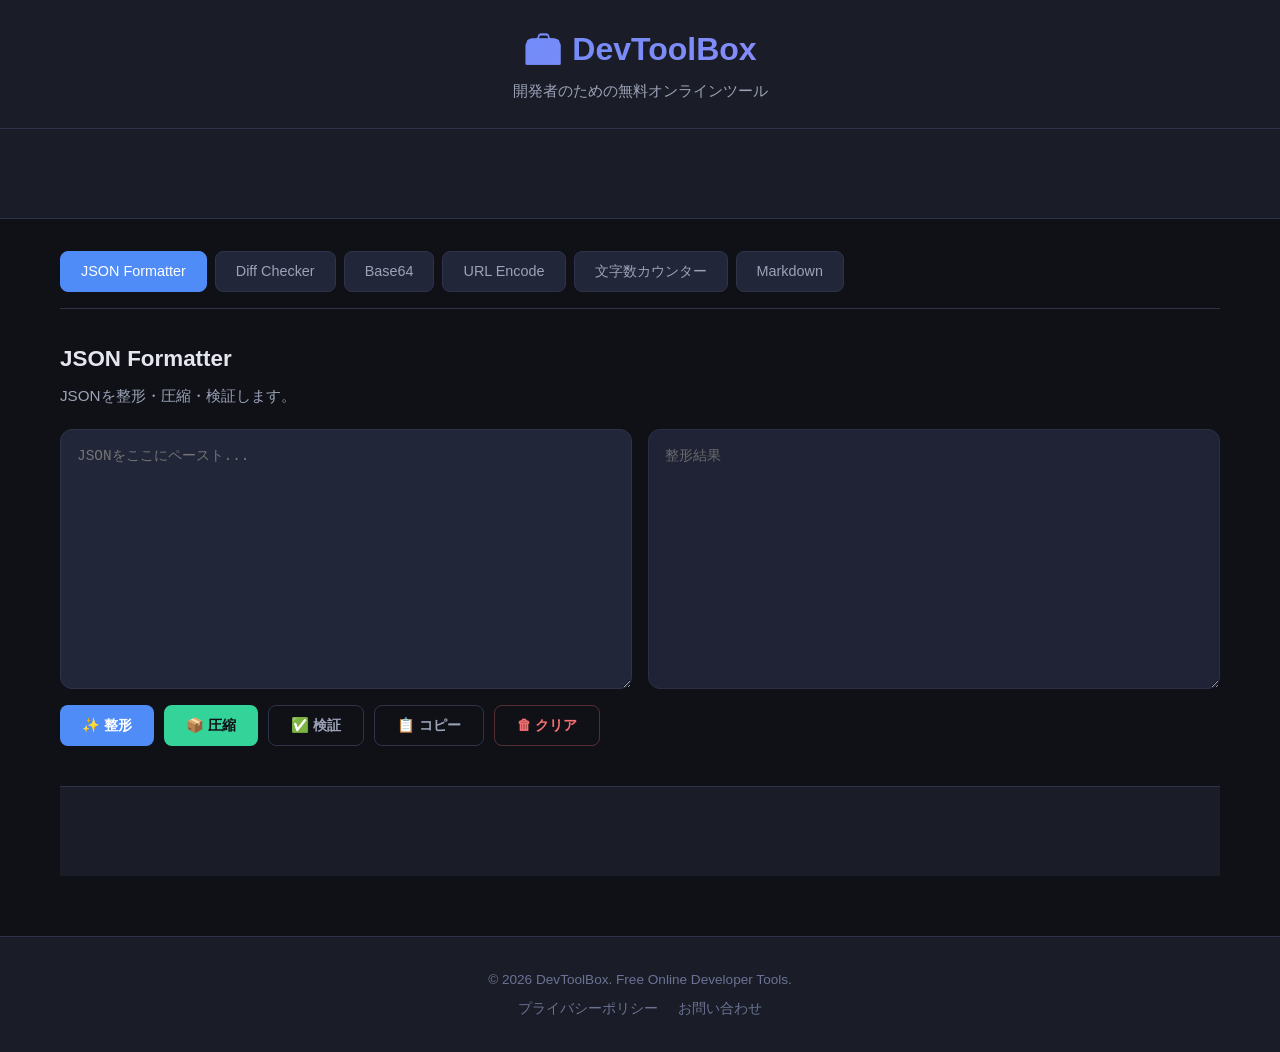
==== index.html @ a4f5bbdd "Initial commit: DevToolBox - 6 developer tools" ====
<!DOCTYPE html>
<html lang="ja">
<head>
    <meta charset="UTF-8">
    <meta name="viewport" content="width=device-width, initial-scale=1.0">
    <title>DevToolBox - 開発者向け無料オンラインツール</title>
    <meta name="description" content="JSONフォーマッター、Diffチェッカー、Base64変換、URLエンコード、文字数カウンター、Markdownプレビューアー。開発者のための無料オンラインツール集。">
    <meta name="keywords" content="JSONフォーマッター, diffチェッカー, Base64エンコード, URLエンコード, 文字数カウンター, Markdownプレビュー, 開発ツール">
    <!-- Open Graph -->
    <meta property="og:title" content="DevToolBox - 開発者向け無料オンラインツール">
    <meta property="og:description" content="開発者のための6つの無料オンラインツール。JSON整形、差分チェック、Base64変換など。">
    <meta property="og:type" content="website">
    <meta name="twitter:card" content="summary_large_image">
    <!-- Google AdSense -->
    <script async src="https://pagead2.googlesyndication.com/pagead/js/adsbygoogle.js?client=ca-pub-xxxxxxxxxxxxxxxx" crossorigin="anonymous"></script>
    <link rel="stylesheet" href="css/style.css">
    <link rel="icon" href="data:image/svg+xml,<svg xmlns=%22http://www.w3.org/2000/svg%22 viewBox=%220 0 100 100%22><text y=%22.9em%22 font-size=%2290%22>🧰</text></svg>">
</head>
<body>
    <header class="header">
        <div class="container">
            <div class="header-inner">
                <h1 class="logo">🧰 DevToolBox</h1>
                <p class="subtitle">開発者のための無料オンラインツール</p>
            </div>
        </div>
    </header>

    <!-- 広告スロット -->
    <div class="ad-banner">
        <div class="container">
            <ins class="adsbygoogle"
                 style="display:block"
                 data-ad-client="ca-pub-xxxxxxxxxxxxxxxx"
                 data-ad-slot="1234567890"
                 data-ad-format="auto"
                 data-full-width-responsive="true"></ins>
            <script>(adsbygoogle = window.adsbygoogle || []).push({});</script>
        </div>
    </div>

    <main class="main">
        <div class="container">
            <!-- ツールナビゲーション -->
            <nav class="tool-nav" id="toolNav">
                <button class="tool-nav-btn active" data-tool="json">JSON Formatter</button>
                <button class="tool-nav-btn" data-tool="diff">Diff Checker</button>
                <button class="tool-nav-btn" data-tool="base64">Base64</button>
                <button class="tool-nav-btn" data-tool="url">URL Encode</button>
                <button class="tool-nav-btn" data-tool="counter">文字数カウンター</button>
                <button class="tool-nav-btn" data-tool="markdown">Markdown</button>
            </nav>

            <!-- JSON Formatter -->
            <section class="tool-panel active" id="panel-json">
                <h2>JSON Formatter</h2>
                <p class="tool-desc">JSONを整形・圧縮・検証します。</p>
                <div class="tool-layout">
                    <div class="tool-input-area">
                        <textarea id="jsonInput" class="tool-textarea" placeholder="JSONをここにペースト..." spellcheck="false"></textarea>
                    </div>
                    <div class="tool-output-area">
                        <textarea id="jsonOutput" class="tool-textarea" placeholder="整形結果" readonly spellcheck="false"></textarea>
                    </div>
                </div>
                <div class="tool-actions">
                    <button class="btn btn-primary" onclick="formatJSON()">✨ 整形</button>
                    <button class="btn btn-secondary" onclick="minifyJSON()">📦 圧縮</button>
                    <button class="btn btn-outline" onclick="validateJSON()">✅ 検証</button>
                    <button class="btn btn-outline" onclick="copyResult('jsonOutput')">📋 コピー</button>
                    <button class="btn btn-danger" onclick="clearTool('jsonInput','jsonOutput')">🗑 クリア</button>
                </div>
                <div id="jsonMessage" class="tool-message"></div>
            </section>

            <!-- Diff Checker -->
            <section class="tool-panel" id="panel-diff">
                <h2>Diff Checker</h2>
                <p class="tool-desc">2つのテキストの差分をチェックします。</p>
                <div class="tool-layout two-col">
                    <div class="tool-input-area">
                        <label class="input-label">テキストA（オリジナル）</label>
                        <textarea id="diffInputA" class="tool-textarea" placeholder="元のテキスト..." spellcheck="false"></textarea>
                    </div>
                    <div class="tool-input-area">
                        <label class="input-label">テキストB（変更後）</label>
                        <textarea id="diffInputB" class="tool-textarea" placeholder="変更後のテキスト..." spellcheck="false"></textarea>
                    </div>
                </div>
                <div class="tool-actions">
                    <button class="btn btn-primary" onclick="runDiff()">🔍 差分を表示</button>
                    <button class="btn btn-outline" onclick="swapDiff()">🔄 入れ替え</button>
                    <button class="btn btn-danger" onclick="clearTool('diffInputA','diffInputB','diffOutput')">🗑 クリア</button>
                </div>
                <div class="tool-output-area">
                    <div id="diffOutput" class="diff-output"></div>
                </div>
            </section>

            <!-- Base64 -->
            <section class="tool-panel" id="panel-base64">
                <h2>Base64 エンコード / デコード</h2>
                <p class="tool-desc">テキストをBase64に変換、またはBase64からデコードします。</p>
                <div class="tool-options">
                    <label class="radio-label">
                        <input type="radio" name="base64Mode" value="encode" checked> エンコード
                    </label>
                    <label class="radio-label">
                        <input type="radio" name="base64Mode" value="decode"> デコード
                    </label>
                </div>
                <div class="tool-layout">
                    <div class="tool-input-area">
                        <textarea id="base64Input" class="tool-textarea" placeholder="変換するテキスト..." spellcheck="false"></textarea>
                    </div>
                    <div class="tool-output-area">
                        <textarea id="base64Output" class="tool-textarea" placeholder="変換結果" readonly spellcheck="false"></textarea>
                    </div>
                </div>
                <div class="tool-actions">
                    <button class="btn btn-primary" onclick="convertBase64()">🔄 変換</button>
                    <button class="btn btn-outline" onclick="copyResult('base64Output')">📋 コピー</button>
                    <button class="btn btn-danger" onclick="clearTool('base64Input','base64Output')">🗑 クリア</button>
                </div>
                <div id="base64Message" class="tool-message"></div>
            </section>

            <!-- URL Encode/Decode -->
            <section class="tool-panel" id="panel-url">
                <h2>URL エンコード / デコード</h2>
                <p class="tool-desc">URLをエンコード・デコードします。</p>
                <div class="tool-options">
                    <label class="radio-label">
                        <input type="radio" name="urlMode" value="encode" checked> エンコード
                    </label>
                    <label class="radio-label">
                        <input type="radio" name="urlMode" value="decode"> デコード
                    </label>
                </div>
                <div class="tool-layout">
                    <div class="tool-input-area">
                        <textarea id="urlInput" class="tool-textarea" placeholder="変換するテキスト..." spellcheck="false"></textarea>
                    </div>
                    <div class="tool-output-area">
                        <textarea id="urlOutput" class="tool-textarea" placeholder="変換結果" readonly spellcheck="false"></textarea>
                    </div>
                </div>
                <div class="tool-actions">
                    <button class="btn btn-primary" onclick="convertUrl()">🔄 変換</button>
                    <button class="btn btn-outline" onclick="copyResult('urlOutput')">📋 コピー</button>
                    <button class="btn btn-danger" onclick="clearTool('urlInput','urlOutput')">🗑 クリア</button>
                </div>
            </section>

            <!-- 文字数カウンター -->
            <section class="tool-panel" id="panel-counter">
                <h2>文字数カウンター</h2>
                <p class="tool-desc">テキストの文字数・バイト数・単語数をカウントします。</p>
                <div class="tool-input-area">
                    <textarea id="counterInput" class="tool-textarea" placeholder="カウントするテキストを入力..." oninput="updateCounter()"></textarea>
                </div>
                <div class="counter-stats">
                    <div class="stat-card">
                        <span class="stat-value" id="charCount">0</span>
                        <span class="stat-label">文字数</span>
                    </div>
                    <div class="stat-card">
                        <span class="stat-value" id="byteCount">0</span>
                        <span class="stat-label">バイト数 (UTF-8)</span>
                    </div>
                    <div class="stat-card">
                        <span class="stat-value" id="wordCount">0</span>
                        <span class="stat-label">単語数</span>
                    </div>
                    <div class="stat-card">
                        <span class="stat-value" id="lineCount">0</span>
                        <span class="stat-label">行数</span>
                    </div>
                </div>
                <div class="tool-actions">
                    <button class="btn btn-danger" onclick="clearTool('counterInput')">🗑 クリア</button>
                </div>
            </section>

            <!-- Markdown Preview -->
            <section class="tool-panel" id="panel-markdown">
                <h2>Markdown プレビューアー</h2>
                <p class="tool-desc">Markdownをリアルタイムでプレビューします。</p>
                <div class="tool-layout">
                    <div class="tool-input-area">
                        <label class="input-label">Markdown入力</label>
                        <textarea id="mdInput" class="tool-textarea" placeholder="Markdownを入力..." oninput="updateMarkdownPreview()" spellcheck="false"># Hello World

## 見出し

- リスト項目1
- リスト項目2

**太字** や *斜体* も使えます。

```js
console.log("Hello!");
```</textarea>
                    </div>
                    <div class="tool-output-area">
                        <label class="input-label">プレビュー</label>
                        <div id="mdPreview" class="md-preview"></div>
                    </div>
                </div>
                <div class="tool-actions">
                    <button class="btn btn-outline" onclick="copyHtmlFromMd()">📋 HTMLをコピー</button>
                    <button class="btn btn-danger" onclick="clearTool('mdInput'); setTimeout(updateMarkdownPreview, 10)">🗑 クリア</button>
                </div>
            </section>

            <!-- 広告スロット2 -->
            <div class="ad-banner ad-bottom">
                <ins class="adsbygoogle"
                     style="display:block"
                     data-ad-client="ca-pub-xxxxxxxxxxxxxxxx"
                     data-ad-slot="9876543210"
                     data-ad-format="auto"
                     data-full-width-responsive="true"></ins>
                <script>(adsbygoogle = window.adsbygoogle || []).push({});</script>
            </div>
        </div>
    </main>

    <footer class="footer">
        <div class="container">
            <p>&copy; 2026 DevToolBox. Free Online Developer Tools.</p>
            <p class="footer-links">
                <a href="#">プライバシーポリシー</a>
                <a href="#">お問い合わせ</a>
            </p>
        </div>
    </footer>

    <script src="js/app.js"></script>
</body>
</html>
---- css/style.css ----
/* ===== Reset & Base ===== */
*, *::before, *::after {
    box-sizing: border-box;
    margin: 0;
    padding: 0;
}

:root {
    --bg-primary: #0f1117;
    --bg-secondary: #1a1d27;
    --bg-card: #222639;
    --bg-hover: #2a2f45;
    --text-primary: #e4e6f0;
    --text-secondary: #9ca3b8;
    --text-muted: #6b7294;
    --border-color: #2e334a;
    --accent-blue: #4f8cf7;
    --accent-green: #34d399;
    --accent-red: #f87171;
    --accent-yellow: #fbbf24;
    --accent-purple: #a78bfa;
    --shadow: 0 4px 24px rgba(0,0,0,0.3);
    --radius: 12px;
    --radius-sm: 8px;
    --transition: 0.2s ease;
}

html {
    font-size: 16px;
    scroll-behavior: smooth;
}

body {
    font-family: -apple-system, BlinkMacSystemFont, "Segoe UI", "Noto Sans JP", sans-serif;
    background: var(--bg-primary);
    color: var(--text-primary);
    line-height: 1.6;
    min-height: 100vh;
}

.container {
    max-width: 1200px;
    margin: 0 auto;
    padding: 0 20px;
}

/* ===== Header ===== */
.header {
    background: var(--bg-secondary);
    border-bottom: 1px solid var(--border-color);
    padding: 24px 0;
    text-align: center;
}

.logo {
    font-size: 2rem;
    font-weight: 800;
    background: linear-gradient(135deg, var(--accent-blue), var(--accent-purple));
    -webkit-background-clip: text;
    -webkit-text-fill-color: transparent;
    background-clip: text;
}

.subtitle {
    color: var(--text-secondary);
    font-size: 0.95rem;
    margin-top: 4px;
}

/* ===== Ad Banner ===== */
.ad-banner {
    background: var(--bg-secondary);
    border-bottom: 1px solid var(--border-color);
    padding: 16px 0;
    min-height: 90px;
    display: flex;
    align-items: center;
    justify-content: center;
}

.ad-bottom {
    border-top: 1px solid var(--border-color);
    border-bottom: none;
    margin-top: 40px;
}

/* ===== Main ===== */
.main {
    padding: 32px 0 60px;
}

/* ===== Tool Navigation ===== */
.tool-nav {
    display: flex;
    flex-wrap: wrap;
    gap: 8px;
    margin-bottom: 32px;
    padding-bottom: 16px;
    border-bottom: 1px solid var(--border-color);
}

.tool-nav-btn {
    padding: 10px 20px;
    border: 1px solid var(--border-color);
    border-radius: var(--radius-sm);
    background: var(--bg-card);
    color: var(--text-secondary);
    cursor: pointer;
    font-size: 0.9rem;
    font-weight: 500;
    transition: all var(--transition);
    white-space: nowrap;
}

.tool-nav-btn:hover {
    background: var(--bg-hover);
    color: var(--text-primary);
    border-color: var(--accent-blue);
}

.tool-nav-btn.active {
    background: var(--accent-blue);
    color: #fff;
    border-color: var(--accent-blue);
}

/* ===== Tool Panels ===== */
.tool-panel {
    display: none;
    animation: fadeIn 0.3s ease;
}

.tool-panel.active {
    display: block;
}

@keyframes fadeIn {
    from { opacity: 0; transform: translateY(8px); }
    to { opacity: 1; transform: translateY(0); }
}

.tool-panel h2 {
    font-size: 1.4rem;
    font-weight: 700;
    margin-bottom: 8px;
    color: var(--text-primary);
}

.tool-desc {
    color: var(--text-secondary);
    margin-bottom: 20px;
    font-size: 0.95rem;
}

/* ===== Tool Layout ===== */
.tool-layout {
    display: grid;
    grid-template-columns: 1fr 1fr;
    gap: 16px;
    margin-bottom: 16px;
}

.tool-layout.two-col {
    grid-template-columns: 1fr 1fr;
}

@media (max-width: 768px) {
    .tool-layout,
    .tool-layout.two-col {
        grid-template-columns: 1fr;
    }
}

.tool-input-area,
.tool-output-area {
    display: flex;
    flex-direction: column;
}

.input-label {
    font-size: 0.85rem;
    color: var(--text-muted);
    margin-bottom: 6px;
    font-weight: 500;
}

.tool-textarea {
    width: 100%;
    min-height: 260px;
    padding: 16px;
    background: var(--bg-card);
    border: 1px solid var(--border-color);
    border-radius: var(--radius);
    color: var(--text-primary);
    font-family: "SF Mono", "Fira Code", "Consolas", monospace;
    font-size: 0.9rem;
    line-height: 1.5;
    resize: vertical;
    transition: border-color var(--transition);
}

.tool-textarea:focus {
    outline: none;
    border-color: var(--accent-blue);
    box-shadow: 0 0 0 3px rgba(79, 140, 247, 0.15);
}

.tool-textarea[readonly] {
    cursor: default;
    opacity: 0.9;
}

/* ===== Tool Actions ===== */
.tool-actions {
    display: flex;
    flex-wrap: wrap;
    gap: 10px;
    margin-top: 8px;
}

.btn {
    padding: 10px 22px;
    border: none;
    border-radius: var(--radius-sm);
    cursor: pointer;
    font-size: 0.9rem;
    font-weight: 600;
    transition: all var(--transition);
    display: inline-flex;
    align-items: center;
    gap: 6px;
}

.btn-primary {
    background: var(--accent-blue);
    color: #fff;
}

.btn-primary:hover {
    background: #3b7ae6;
    transform: translateY(-1px);
}

.btn-secondary {
    background: var(--accent-green);
    color: #0f1117;
}

.btn-secondary:hover {
    background: #2bc48a;
    transform: translateY(-1px);
}

.btn-outline {
    background: transparent;
    color: var(--text-secondary);
    border: 1px solid var(--border-color);
}

.btn-outline:hover {
    background: var(--bg-hover);
    color: var(--text-primary);
    border-color: var(--text-muted);
}

.btn-danger {
    background: transparent;
    color: var(--accent-red);
    border: 1px solid rgba(248, 113, 113, 0.3);
}

.btn-danger:hover {
    background: rgba(248, 113, 113, 0.1);
    border-color: var(--accent-red);
}

/* ===== Tool Message ===== */
.tool-message {
    margin-top: 12px;
    padding: 10px 16px;
    border-radius: var(--radius-sm);
    font-size: 0.9rem;
    display: none;
}

.tool-message.success {
    display: block;
    background: rgba(52, 211, 153, 0.1);
    color: var(--accent-green);
    border: 1px solid rgba(52, 211, 153, 0.3);
}

.tool-message.error {
    display: block;
    background: rgba(248, 113, 113, 0.1);
    color: var(--accent-red);
    border: 1px solid rgba(248, 113, 113, 0.3);
}

/* ===== Diff Output ===== */
.diff-output {
    min-height: 200px;
    padding: 16px;
    background: var(--bg-card);
    border: 1px solid var(--border-color);
    border-radius: var(--radius);
    font-family: "SF Mono", "Fira Code", "Consolas", monospace;
    font-size: 0.85rem;
    line-height: 1.6;
    overflow-x: auto;
    white-space: pre-wrap;
}

.diff-added {
    background: rgba(52, 211, 153, 0.15);
    color: var(--accent-green);
    display: block;
    padding: 1px 8px;
}

.diff-removed {
    background: rgba(248, 113, 113, 0.15);
    color: var(--accent-red);
    display: block;
    padding: 1px 8px;
}

.diff-unchanged {
    color: var(--text-muted);
    display: block;
    padding: 1px 8px;
}

/* ===== Tool Options (Radio buttons) ===== */
.tool-options {
    display: flex;
    gap: 20px;
    margin-bottom: 16px;
}

.radio-label {
    display: flex;
    align-items: center;
    gap: 8px;
    color: var(--text-secondary);
    font-size: 0.95rem;
    cursor: pointer;
}

.radio-label input[type="radio"] {
    accent-color: var(--accent-blue);
    width: 18px;
    height: 18px;
    cursor: pointer;
}

/* ===== Counter Stats ===== */
.counter-stats {
    display: grid;
    grid-template-columns: repeat(4, 1fr);
    gap: 16px;
    margin: 20px 0;
}

@media (max-width: 600px) {
    .counter-stats {
        grid-template-columns: repeat(2, 1fr);
    }
}

.stat-card {
    background: var(--bg-card);
    border: 1px solid var(--border-color);
    border-radius: var(--radius);
    padding: 20px 16px;
    text-align: center;
}

.stat-value {
    display: block;
    font-size: 2rem;
    font-weight: 800;
    color: var(--accent-blue);
    line-height: 1.2;
}

.stat-label {
    display: block;
    font-size: 0.85rem;
    color: var(--text-muted);
    margin-top: 4px;
}

/* ===== Markdown Preview ===== */
.md-preview {
    min-height: 260px;
    padding: 16px;
    background: var(--bg-card);
    border: 1px solid var(--border-color);
    border-radius: var(--radius);
    overflow-y: auto;
    line-height: 1.7;
}

.md-preview h1 { font-size: 1.8rem; margin: 0 0 16px; font-weight: 700; border-bottom: 1px solid var(--border-color); padding-bottom: 8px; }
.md-preview h2 { font-size: 1.4rem; margin: 20px 0 12px; font-weight: 700; }
.md-preview h3 { font-size: 1.2rem; margin: 16px 0 8px; font-weight: 600; }
.md-preview p { margin: 0 0 12px; }
.md-preview ul, .md-preview ol { margin: 0 0 12px; padding-left: 24px; }
.md-preview li { margin-bottom: 4px; }
.md-preview code {
    background: rgba(79, 140, 247, 0.1);
    color: var(--accent-blue);
    padding: 2px 6px;
    border-radius: 4px;
    font-size: 0.9em;
}
.md-preview pre {
    background: #0a0c12;
    border: 1px solid var(--border-color);
    border-radius: var(--radius-sm);
    padding: 16px;
    overflow-x: auto;
    margin: 12px 0;
}
.md-preview pre code {
    background: none;
    color: var(--text-primary);
    padding: 0;
    font-size: 0.85rem;
}
.md-preview blockquote {
    border-left: 3px solid var(--accent-blue);
    padding-left: 16px;
    margin: 12px 0;
    color: var(--text-secondary);
}
.md-preview table {
    width: 100%;
    border-collapse: collapse;
    margin: 12px 0;
}
.md-preview th, .md-preview td {
    border: 1px solid var(--border-color);
    padding: 8px 12px;
    text-align: left;
}
.md-preview th {
    background: var(--bg-hover);
    font-weight: 600;
}
.md-preview a {
    color: var(--accent-blue);
    text-decoration: underline;
}
.md-preview strong { font-weight: 700; color: var(--text-primary); }
.md-preview em { font-style: italic; }
.md-preview hr { border: none; border-top: 1px solid var(--border-color); margin: 20px 0; }

/* ===== Footer ===== */
.footer {
    background: var(--bg-secondary);
    border-top: 1px solid var(--border-color);
    padding: 32px 0;
    text-align: center;
}

.footer p {
    color: var(--text-muted);
    font-size: 0.85rem;
}

.footer-links {
    margin-top: 8px;
    display: flex;
    justify-content: center;
    gap: 20px;
}

.footer-links a {
    color: var(--text-muted);
    text-decoration: none;
    transition: color var(--transition);
}

.footer-links a:hover {
    color: var(--accent-blue);
}

/* ===== Scrollbar ===== */
::-webkit-scrollbar {
    width: 8px;
    height: 8px;
}

::-webkit-scrollbar-track {
    background: var(--bg-primary);
}

::-webkit-scrollbar-thumb {
    background: var(--border-color);
    border-radius: 4px;
}

::-webkit-scrollbar-thumb:hover {
    background: var(--text-muted);
}

/* ===== Selection ===== */
::selection {
    background: rgba(79, 140, 247, 0.3);
    color: #fff;
}
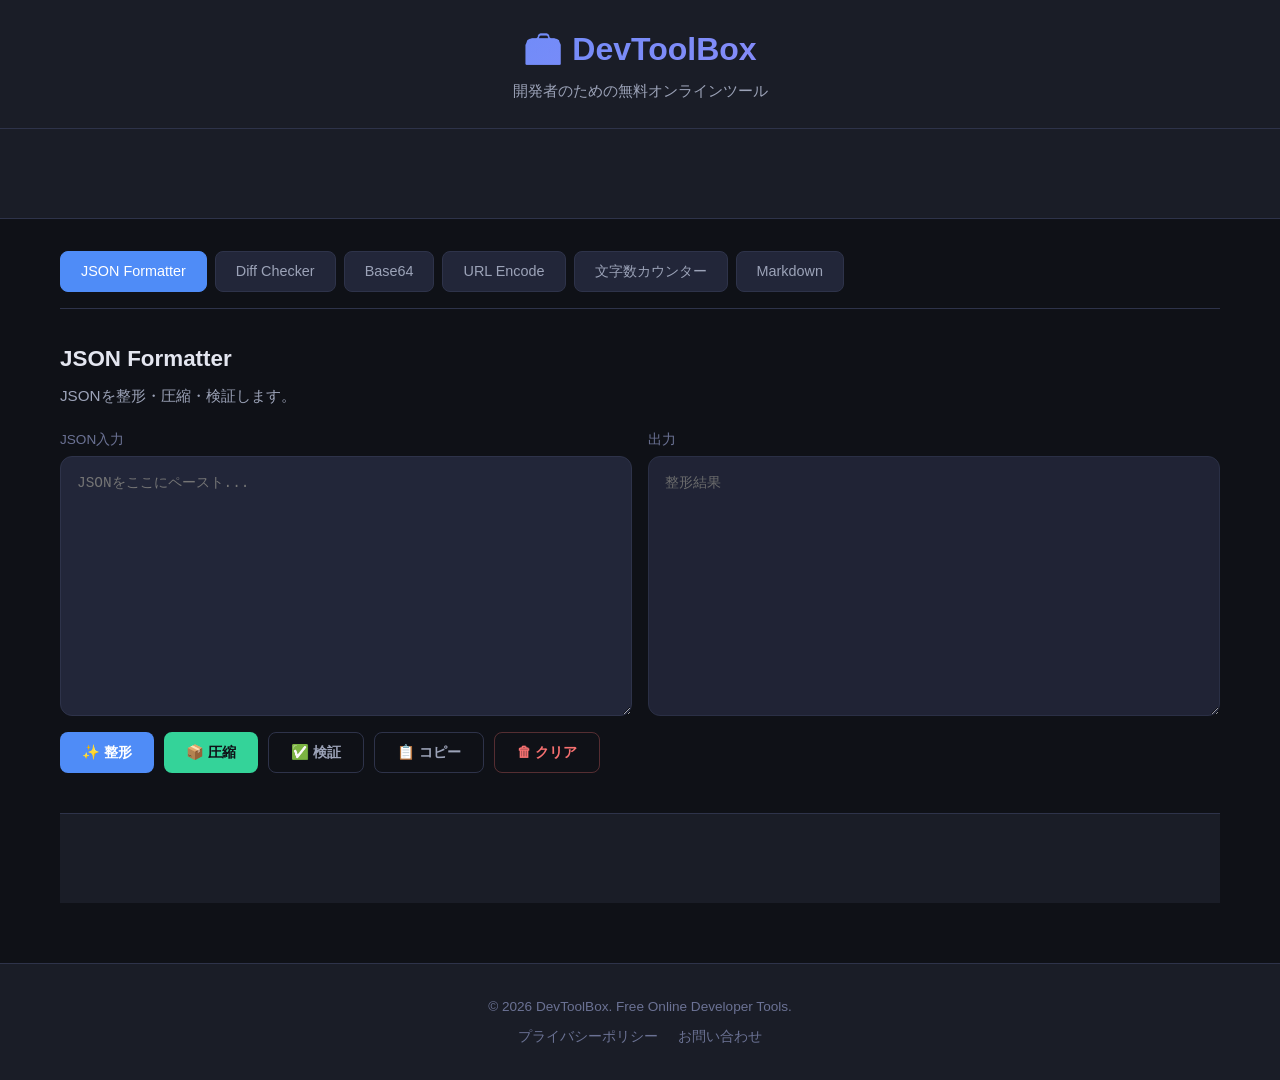
==== commit 4e7dcab6: "v2.1: Code review fixes + improvements - Fixed: Markdown rendering (HTML entities corruption) - Fixe" ====
--- a/index.html
+++ b/index.html
@@ -6,13 +6,42 @@
     <title>DevToolBox - 開発者向け無料オンラインツール</title>
     <meta name="description" content="JSONフォーマッター、Diffチェッカー、Base64変換、URLエンコード、文字数カウンター、Markdownプレビューアー。開発者のための無料オンラインツール集。">
     <meta name="keywords" content="JSONフォーマッター, diffチェッカー, Base64エンコード, URLエンコード, 文字数カウンター, Markdownプレビュー, 開発ツール">
+    <link rel="canonical" href="https://masayukiyamazaki0601.github.io/dev-toolbox/">
     <!-- Open Graph -->
     <meta property="og:title" content="DevToolBox - 開発者向け無料オンラインツール">
     <meta property="og:description" content="開発者のための6つの無料オンラインツール。JSON整形、差分チェック、Base64変換など。">
+    <meta property="og:url" content="https://masayukiyamazaki0601.github.io/dev-toolbox/">
     <meta property="og:type" content="website">
+    <meta property="og:locale" content="ja_JP">
     <meta name="twitter:card" content="summary_large_image">
     <!-- Google AdSense -->
     <script async src="https://pagead2.googlesyndication.com/pagead/js/adsbygoogle.js?client=ca-pub-xxxxxxxxxxxxxxxx" crossorigin="anonymous"></script>
+    <!-- Google Analytics (v4) -->
+    <script async src="https://www.googletagmanager.com/gtag/js?id=G-XXXXXXXXXX"></script>
+    <script>
+        window.dataLayer = window.dataLayer || [];
+        function gtag(){dataLayer.push(arguments);}
+        gtag('js', new Date());
+        gtag('config', 'G-XXXXXXXXXX');
+    </script>
+    <!-- JSON-LD Structured Data -->
+    <script type="application/ld+json">
+    {
+        "@context": "https://schema.org",
+        "@type": "WebApplication",
+        "name": "DevToolBox",
+        "url": "https://masayukiyamazaki0601.github.io/dev-toolbox/",
+        "description": "JSONフォーマッター、Diffチェッカー、Base64変換、URLエンコード、文字数カウンター、Markdownプレビューアー。開発者のための無料オンラインツール集。",
+        "applicationCategory": "DeveloperApplication",
+        "operatingSystem": "All",
+        "browserRequirements": "Requires JavaScript",
+        "offers": {
+            "@type": "Offer",
+            "price": "0",
+            "priceCurrency": "JPY"
+        }
+    }
+    </script>
     <link rel="stylesheet" href="css/style.css">
     <link rel="icon" href="data:image/svg+xml,<svg xmlns=%22http://www.w3.org/2000/svg%22 viewBox=%220 0 100 100%22><text y=%22.9em%22 font-size=%2290%22>🧰</text></svg>">
 </head>
@@ -42,7 +71,7 @@
     <main class="main">
         <div class="container">
             <!-- ツールナビゲーション -->
-            <nav class="tool-nav" id="toolNav">
+            <nav class="tool-nav" id="toolNav" aria-label="ツール選択">
                 <button class="tool-nav-btn active" data-tool="json">JSON Formatter</button>
                 <button class="tool-nav-btn" data-tool="diff">Diff Checker</button>
                 <button class="tool-nav-btn" data-tool="base64">Base64</button>
@@ -57,9 +86,11 @@
                 <p class="tool-desc">JSONを整形・圧縮・検証します。</p>
                 <div class="tool-layout">
                     <div class="tool-input-area">
+                        <label class="input-label" for="jsonInput">JSON入力</label>
                         <textarea id="jsonInput" class="tool-textarea" placeholder="JSONをここにペースト..." spellcheck="false"></textarea>
                     </div>
                     <div class="tool-output-area">
+                        <label class="input-label" for="jsonOutput">出力</label>
                         <textarea id="jsonOutput" class="tool-textarea" placeholder="整形結果" readonly spellcheck="false"></textarea>
                     </div>
                 </div>
@@ -68,22 +99,22 @@
                     <button class="btn btn-secondary" onclick="minifyJSON()">📦 圧縮</button>
                     <button class="btn btn-outline" onclick="validateJSON()">✅ 検証</button>
                     <button class="btn btn-outline" onclick="copyResult('jsonOutput')">📋 コピー</button>
-                    <button class="btn btn-danger" onclick="clearTool('jsonInput','jsonOutput')">🗑 クリア</button>
-                </div>
-                <div id="jsonMessage" class="tool-message"></div>
+                    <button class="btn btn-danger" onclick="clearTool('jsonInput','jsonOutput','jsonMessage')">🗑 クリア</button>
+                </div>
+                <div id="jsonMessage" class="tool-message" role="alert"></div>
             </section>
 
             <!-- Diff Checker -->
             <section class="tool-panel" id="panel-diff">
                 <h2>Diff Checker</h2>
-                <p class="tool-desc">2つのテキストの差分をチェックします。</p>
+                <p class="tool-desc">2つのテキストの差分を行単位でチェックします。</p>
                 <div class="tool-layout two-col">
                     <div class="tool-input-area">
-                        <label class="input-label">テキストA（オリジナル）</label>
+                        <label class="input-label" for="diffInputA">テキストA（オリジナル）</label>
                         <textarea id="diffInputA" class="tool-textarea" placeholder="元のテキスト..." spellcheck="false"></textarea>
                     </div>
                     <div class="tool-input-area">
-                        <label class="input-label">テキストB（変更後）</label>
+                        <label class="input-label" for="diffInputB">テキストB（変更後）</label>
                         <textarea id="diffInputB" class="tool-textarea" placeholder="変更後のテキスト..." spellcheck="false"></textarea>
                     </div>
                 </div>
@@ -93,7 +124,8 @@
                     <button class="btn btn-danger" onclick="clearTool('diffInputA','diffInputB','diffOutput')">🗑 クリア</button>
                 </div>
                 <div class="tool-output-area">
-                    <div id="diffOutput" class="diff-output"></div>
+                    <label class="input-label">差分結果</label>
+                    <div id="diffOutput" class="diff-output" role="log" aria-live="polite"></div>
                 </div>
             </section>
 
@@ -111,18 +143,20 @@
                 </div>
                 <div class="tool-layout">
                     <div class="tool-input-area">
+                        <label class="input-label" for="base64Input">入力</label>
                         <textarea id="base64Input" class="tool-textarea" placeholder="変換するテキスト..." spellcheck="false"></textarea>
                     </div>
                     <div class="tool-output-area">
+                        <label class="input-label" for="base64Output">変換結果</label>
                         <textarea id="base64Output" class="tool-textarea" placeholder="変換結果" readonly spellcheck="false"></textarea>
                     </div>
                 </div>
                 <div class="tool-actions">
                     <button class="btn btn-primary" onclick="convertBase64()">🔄 変換</button>
                     <button class="btn btn-outline" onclick="copyResult('base64Output')">📋 コピー</button>
-                    <button class="btn btn-danger" onclick="clearTool('base64Input','base64Output')">🗑 クリア</button>
-                </div>
-                <div id="base64Message" class="tool-message"></div>
+                    <button class="btn btn-danger" onclick="clearTool('base64Input','base64Output','base64Message')">🗑 クリア</button>
+                </div>
+                <div id="base64Message" class="tool-message" role="alert"></div>
             </section>
 
             <!-- URL Encode/Decode -->
@@ -139,9 +173,11 @@
                 </div>
                 <div class="tool-layout">
                     <div class="tool-input-area">
+                        <label class="input-label" for="urlInput">入力</label>
                         <textarea id="urlInput" class="tool-textarea" placeholder="変換するテキスト..." spellcheck="false"></textarea>
                     </div>
                     <div class="tool-output-area">
+                        <label class="input-label" for="urlOutput">変換結果</label>
                         <textarea id="urlOutput" class="tool-textarea" placeholder="変換結果" readonly spellcheck="false"></textarea>
                     </div>
                 </div>
@@ -155,9 +191,12 @@
             <!-- 文字数カウンター -->
             <section class="tool-panel" id="panel-counter">
                 <h2>文字数カウンター</h2>
-                <p class="tool-desc">テキストの文字数・バイト数・単語数をカウントします。</p>
+                <p class="tool-desc">テキストの文字数・バイト数・単語数をリアルタイムでカウントします。</p>
                 <div class="tool-input-area">
-                    <textarea id="counterInput" class="tool-textarea" placeholder="カウントするテキストを入力..." oninput="updateCounter()"></textarea>
+                    <label class="input-label" for="counterInput">テキストを入力</label>
+                    <textarea id="counterInput" class="tool-textarea" placeholder="カウントするテキストを入力..." oninput="updateCounter()">こんにちは、世界！
+Hello, World!
+これはテスト文章です。</textarea>
                 </div>
                 <div class="counter-stats">
                     <div class="stat-card">
@@ -188,19 +227,24 @@
                 <p class="tool-desc">Markdownをリアルタイムでプレビューします。</p>
                 <div class="tool-layout">
                     <div class="tool-input-area">
-                        <label class="input-label">Markdown入力</label>
+                        <label class="input-label" for="mdInput">Markdown入力</label>
                         <textarea id="mdInput" class="tool-textarea" placeholder="Markdownを入力..." oninput="updateMarkdownPreview()" spellcheck="false"># Hello World
 
-## 見出し
+## 見出しレベル2
 
 - リスト項目1
 - リスト項目2
 
 **太字** や *斜体* も使えます。
 
+1. 番号付きリスト1
+2. 番号付きリスト2
+
 ```js
 console.log("Hello!");
-```</textarea>
+```
+
+> 引用文はこのように表示されます。</textarea>
                     </div>
                     <div class="tool-output-area">
                         <label class="input-label">プレビュー</label>
@@ -230,8 +274,8 @@
         <div class="container">
             <p>&copy; 2026 DevToolBox. Free Online Developer Tools.</p>
             <p class="footer-links">
-                <a href="#">プライバシーポリシー</a>
-                <a href="#">お問い合わせ</a>
+                <a href="privacy.html">プライバシーポリシー</a>
+                <a href="https://github.com/masayukiyamazaki0601/dev-toolbox/issues/new">お問い合わせ</a>
             </p>
         </div>
     </footer>
--- a/css/style.css
+++ b/css/style.css
@@ -510,4 +510,54 @@
 ::selection {
     background: rgba(79, 140, 247, 0.3);
     color: #fff;
-}+}
+
+/* ===== Print Styles ===== */
+@media print {
+    body {
+        background: #fff;
+        color: #000;
+    }
+    .header {
+        background: #f5f5f5;
+        border-bottom: 1px solid #ddd;
+    }
+    .logo {
+        -webkit-text-fill-color: initial;
+        color: #222;
+    }
+    .ad-banner,
+    .ad-bottom,
+    .btn,
+    .tool-nav,
+    .footer {
+        display: none !important;
+    }
+    .tool-panel {
+        display: block !important;
+        page-break-inside: avoid;
+    }
+    .tool-panel:not(.active) {
+        display: none !important;
+    }
+    .tool-textarea,
+    .diff-output,
+    .md-preview {
+        border: 1px solid #ccc;
+        background: #fafafa;
+        color: #000;
+    }
+    .tool-layout {
+        grid-template-columns: 1fr;
+    }
+    .counter-stats {
+        grid-template-columns: repeat(2, 1fr);
+    }
+    .stat-card {
+        border: 1px solid #ddd;
+        background: #f9f9f9;
+    }
+    .stat-value {
+        color: #2563eb;
+    }
+}
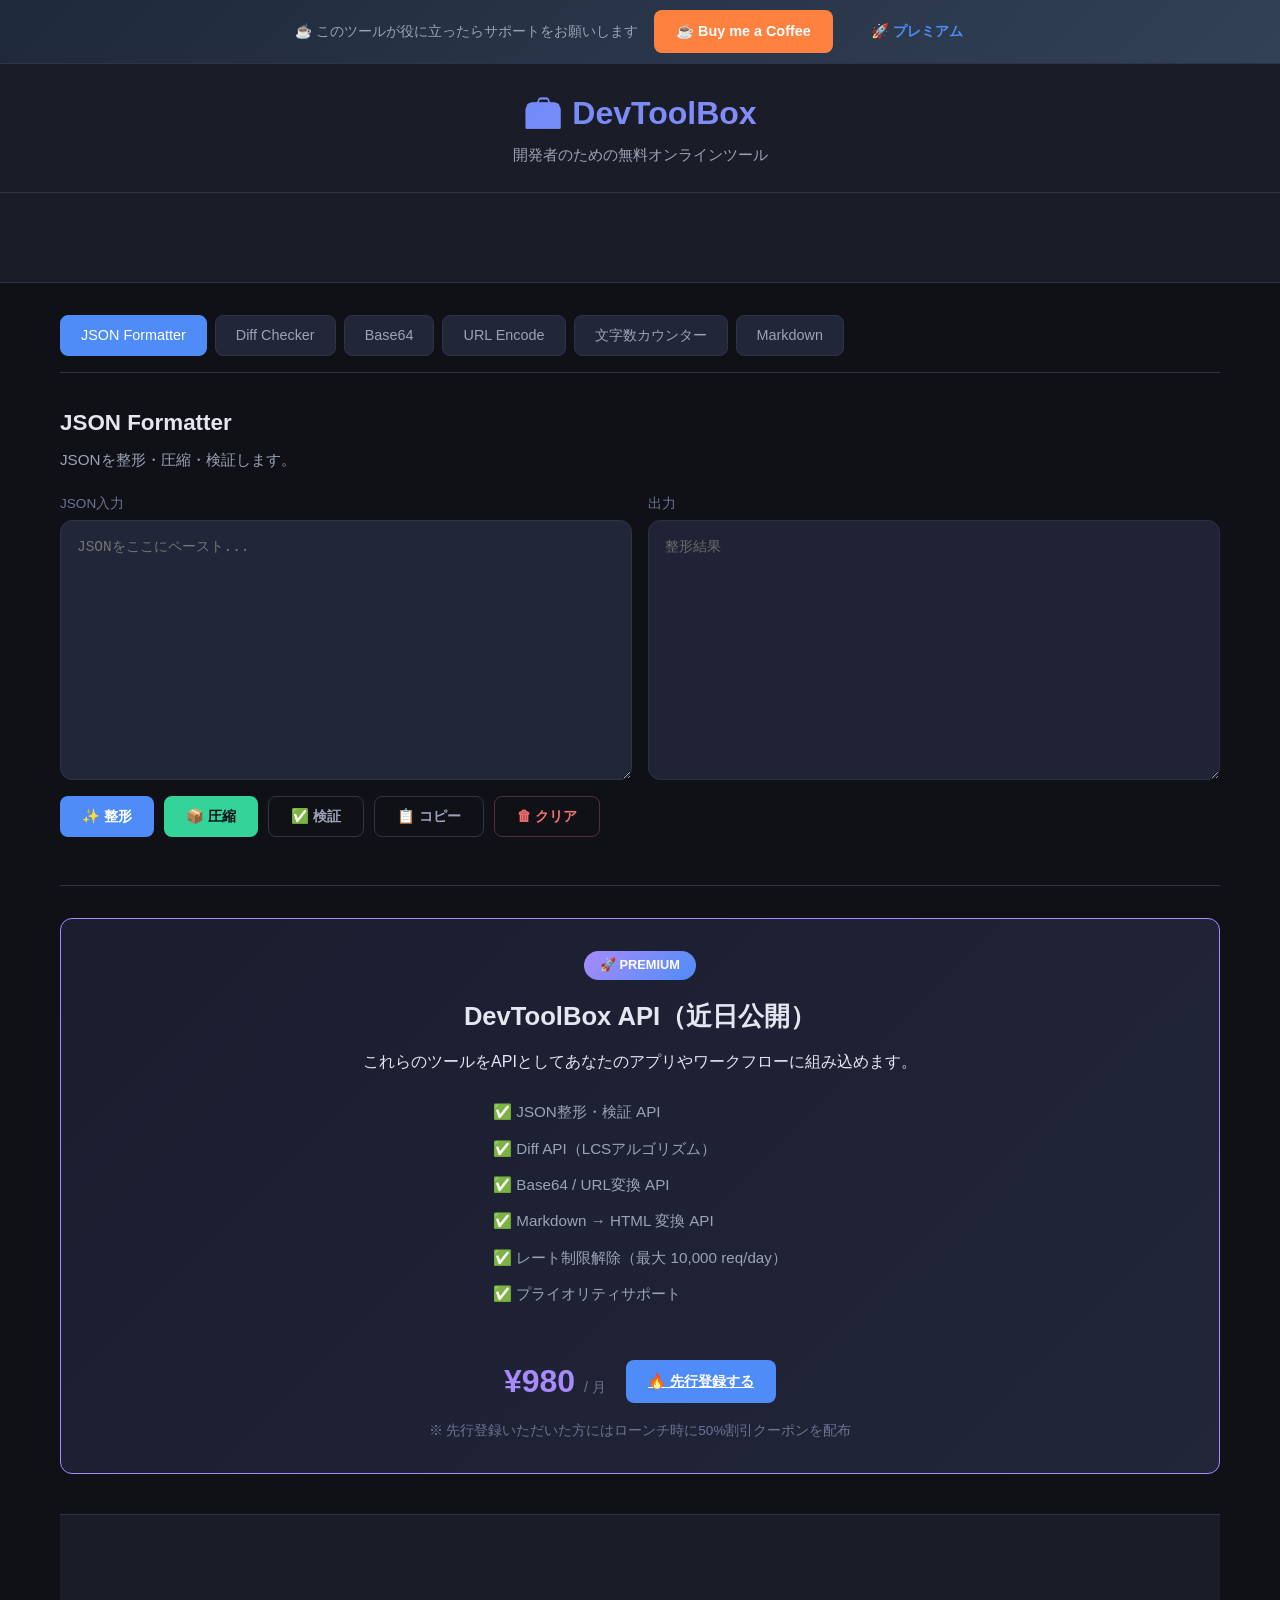
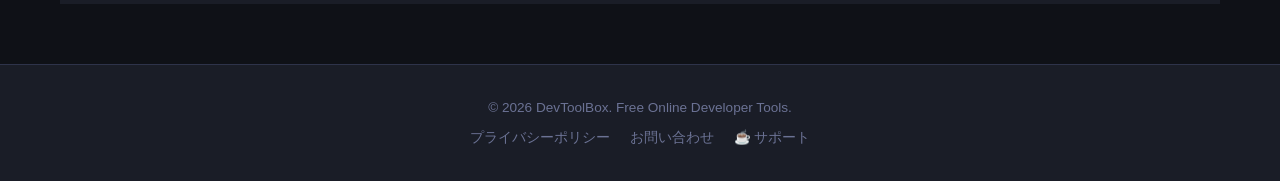
==== commit e4dbb61b: "v2.2: Multi-stream monetization (Ko-fi, Premium API, AdSense)" ====
--- a/index.html
+++ b/index.html
@@ -46,6 +46,15 @@
     <link rel="icon" href="data:image/svg+xml,<svg xmlns=%22http://www.w3.org/2000/svg%22 viewBox=%220 0 100 100%22><text y=%22.9em%22 font-size=%2290%22>🧰</text></svg>">
 </head>
 <body>
+    <!-- ===== サイドバー風 収益バナー（固定） ===== -->
+    <div class="monetization-bar">
+        <div class="container monetization-bar-inner">
+            <span class="monetization-text">☕ このツールが役に立ったらサポートをお願いします</span>
+            <a href="https://ko-fi.com/yourkofi" target="_blank" rel="noopener" class="btn btn-support">☕ Buy me a Coffee</a>
+            <a href="#premium" class="btn btn-outline-sm">🚀 プレミアム</a>
+        </div>
+    </div>
+
     <header class="header">
         <div class="container">
             <div class="header-inner">
@@ -55,7 +64,7 @@
         </div>
     </header>
 
-    <!-- 広告スロット -->
+    <!-- 広告スロット1 -->
     <div class="ad-banner">
         <div class="container">
             <ins class="adsbygoogle"
@@ -257,6 +266,28 @@
                 </div>
             </section>
 
+            <!-- ===== プレミアムセクション ===== -->
+            <section class="premium-section" id="premium">
+                <div class="premium-card">
+                    <div class="premium-badge">🚀 PREMIUM</div>
+                    <h2>DevToolBox API（近日公開）</h2>
+                    <p>これらのツールをAPIとしてあなたのアプリやワークフローに組み込めます。</p>
+                    <ul class="premium-features">
+                        <li>✅ JSON整形・検証 API</li>
+                        <li>✅ Diff API（LCSアルゴリズム）</li>
+                        <li>✅ Base64 / URL変換 API</li>
+                        <li>✅ Markdown → HTML 変換 API</li>
+                        <li>✅ レート制限解除（最大 10,000 req/day）</li>
+                        <li>✅ プライオリティサポート</li>
+                    </ul>
+                    <div class="premium-cta">
+                        <span class="premium-price">¥980 <small>/ 月</small></span>
+                        <a href="https://github.com/masayukiyamazaki0601/dev-toolbox/issues/new" class="btn btn-primary btn-lg">🔥 先行登録する</a>
+                    </div>
+                    <p class="premium-note">※ 先行登録いただいた方にはローンチ時に50%割引クーポンを配布</p>
+                </div>
+            </section>
+
             <!-- 広告スロット2 -->
             <div class="ad-banner ad-bottom">
                 <ins class="adsbygoogle"
@@ -276,6 +307,7 @@
             <p class="footer-links">
                 <a href="privacy.html">プライバシーポリシー</a>
                 <a href="https://github.com/masayukiyamazaki0601/dev-toolbox/issues/new">お問い合わせ</a>
+                <a href="https://ko-fi.com/yourkofi" target="_blank" rel="noopener">☕ サポート</a>
             </p>
         </div>
     </footer>
--- a/css/style.css
+++ b/css/style.css
@@ -84,6 +84,147 @@
     margin-top: 40px;
 }
 
+/* ===== Monetization Bar ===== */
+.monetization-bar {
+    background: linear-gradient(135deg, #1e293b, #334155);
+    border-bottom: 1px solid var(--border-color);
+    padding: 10px 0;
+    position: sticky;
+    top: 0;
+    z-index: 100;
+}
+
+.monetization-bar-inner {
+    display: flex;
+    align-items: center;
+    justify-content: center;
+    gap: 16px;
+    flex-wrap: wrap;
+}
+
+.monetization-text {
+    color: var(--text-secondary);
+    font-size: 0.85rem;
+}
+
+.btn-support {
+    background: #ff813f;
+    color: #fff;
+    padding: 6px 18px;
+    border: none;
+    border-radius: var(--radius-sm);
+    font-size: 0.85rem;
+    font-weight: 600;
+    cursor: pointer;
+    text-decoration: none;
+    transition: all var(--transition);
+}
+
+.btn-support:hover {
+    background: #e66a2e;
+    transform: translateY(-1px);
+}
+
+.btn-outline-sm {
+    background: transparent;
+    color: var(--accent-blue);
+    border: 1px solid var(--accent-blue);
+    padding: 5px 16px;
+    border-radius: var(--radius-sm);
+    font-size: 0.85rem;
+    font-weight: 500;
+    cursor: pointer;
+    text-decoration: none;
+    transition: all var(--transition);
+}
+
+.btn-outline-sm:hover {
+    background: rgba(79, 140, 247, 0.1);
+}
+
+@media (max-width: 600px) {
+    .monetization-text {
+        display: none;
+    }
+}
+
+/* ===== Premium Section ===== */
+.premium-section {
+    margin-top: 48px;
+    padding-top: 32px;
+    border-top: 1px solid var(--border-color);
+}
+
+.premium-card {
+    background: linear-gradient(135deg, #1a1d2e, #222639);
+    border: 1px solid var(--accent-purple);
+    border-radius: var(--radius);
+    padding: 32px;
+    text-align: center;
+}
+
+.premium-badge {
+    display: inline-block;
+    background: linear-gradient(135deg, var(--accent-purple), var(--accent-blue));
+    color: #fff;
+    padding: 4px 16px;
+    border-radius: 20px;
+    font-size: 0.8rem;
+    font-weight: 700;
+    margin-bottom: 16px;
+}
+
+.premium-card h2 {
+    font-size: 1.6rem;
+    margin-bottom: 12px;
+}
+
+.premium-features {
+    list-style: none;
+    padding: 0;
+    margin: 20px auto;
+    max-width: 400px;
+    text-align: left;
+    display: inline-block;
+}
+
+.premium-features li {
+    padding: 6px 0;
+    color: var(--text-secondary);
+    font-size: 0.95rem;
+}
+
+.premium-cta {
+    display: flex;
+    align-items: center;
+    justify-content: center;
+    gap: 20px;
+    margin: 24px 0 12px;
+    flex-wrap: wrap;
+}
+
+.premium-price {
+    font-size: 2rem;
+    font-weight: 800;
+    color: var(--accent-purple);
+}
+
+.premium-price small {
+    font-size: 0.9rem;
+    font-weight: 400;
+    color: var(--text-muted);
+}
+
+.btn-lg {
+    padding: 14px 32px;
+    font-size: 1rem;
+}
+
+.premium-note {
+    color: var(--text-muted);
+    font-size: 0.85rem;
+}
+
 /* ===== Main ===== */
 .main {
     padding: 32px 0 60px;
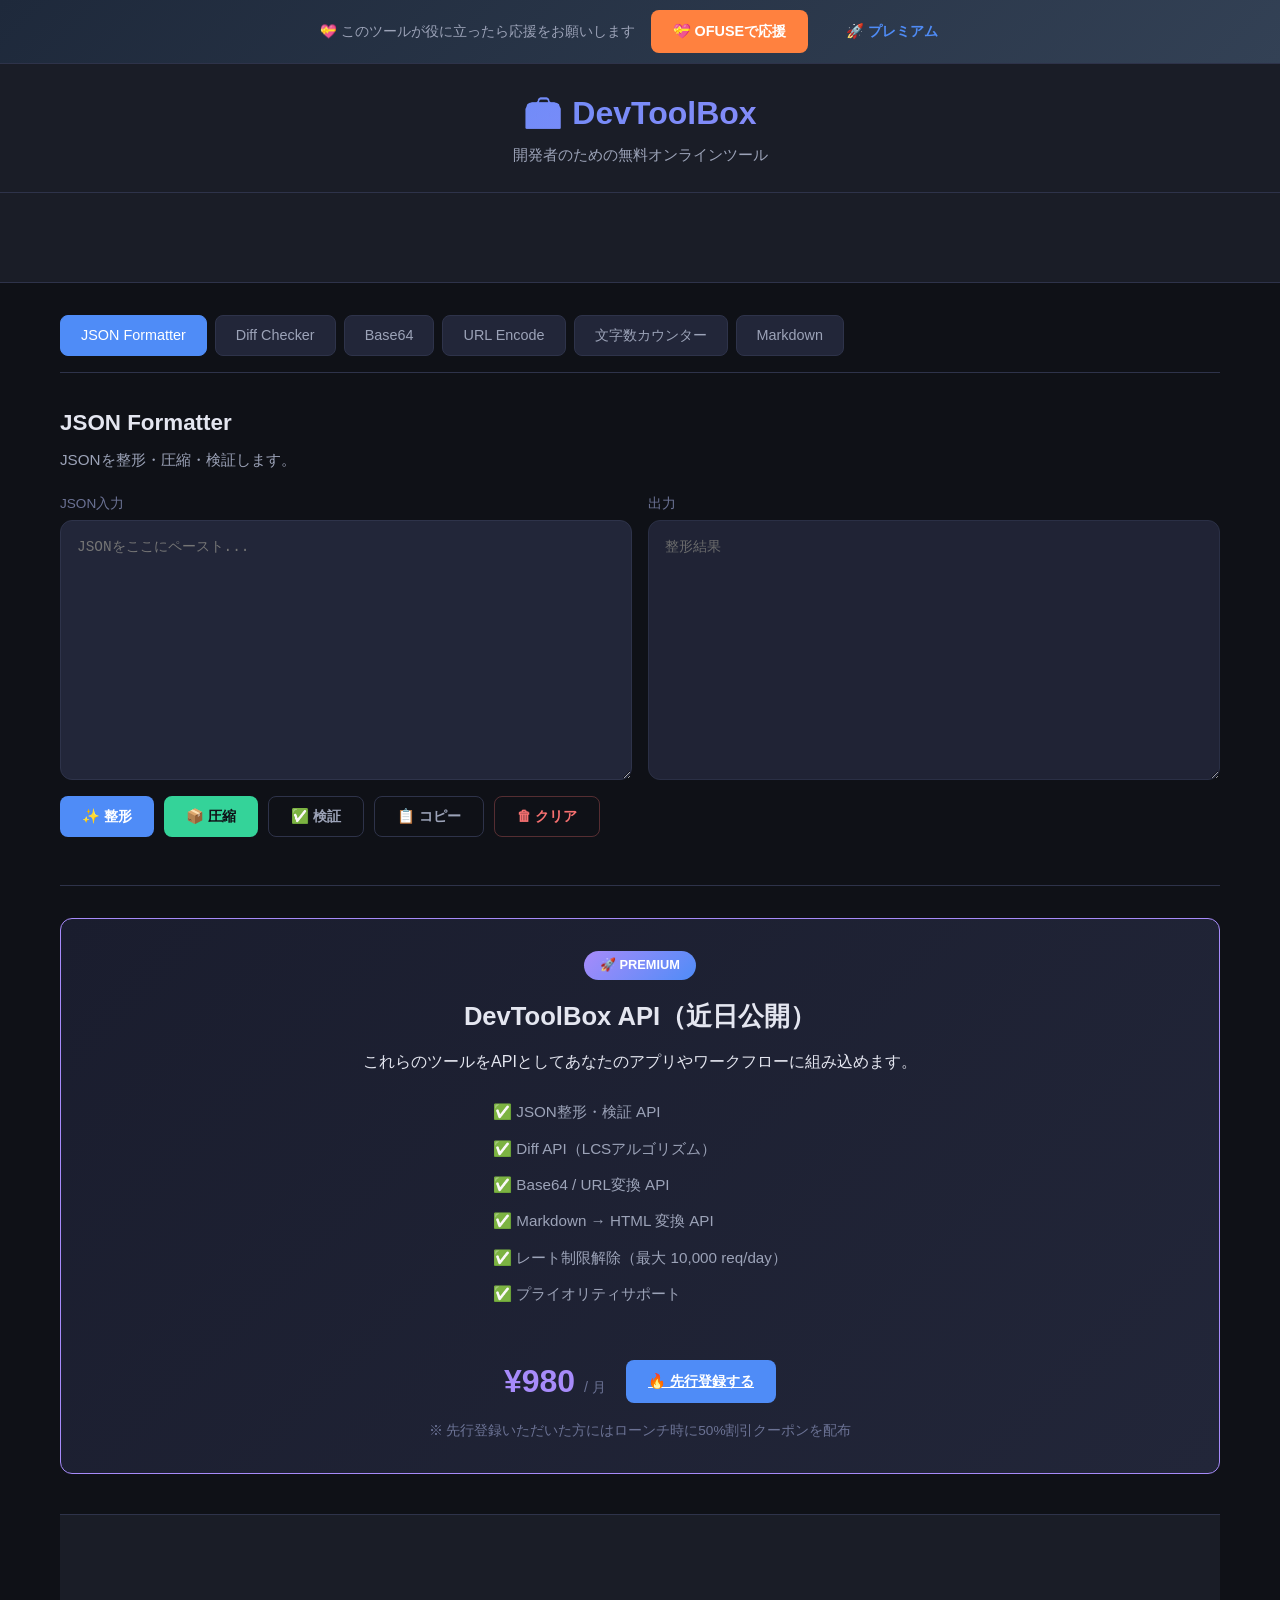
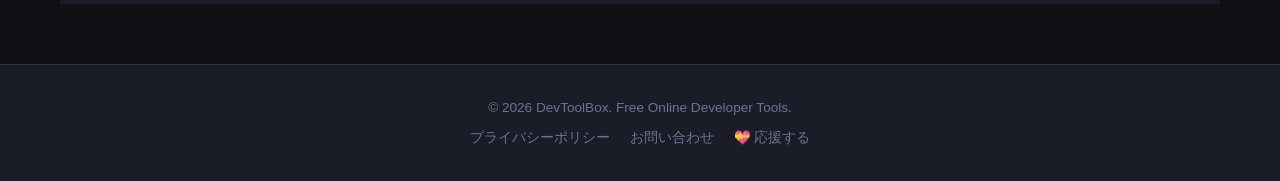
==== commit 2cb0fbf1: "fix: replace Ko-fi with OFUSE (Japanese support platform)" ====
--- a/index.html
+++ b/index.html
@@ -46,11 +46,11 @@
     <link rel="icon" href="data:image/svg+xml,<svg xmlns=%22http://www.w3.org/2000/svg%22 viewBox=%220 0 100 100%22><text y=%22.9em%22 font-size=%2290%22>🧰</text></svg>">
 </head>
 <body>
-    <!-- ===== サイドバー風 収益バナー（固定） ===== -->
+    <!-- ===== 応援バナー（PayPay / OFUSE） ===== -->
     <div class="monetization-bar">
         <div class="container monetization-bar-inner">
-            <span class="monetization-text">☕ このツールが役に立ったらサポートをお願いします</span>
-            <a href="https://ko-fi.com/yourkofi" target="_blank" rel="noopener" class="btn btn-support">☕ Buy me a Coffee</a>
+            <span class="monetization-text">💝 このツールが役に立ったら応援をお願いします</span>
+            <a href="https://ofuse.me/yourid" target="_blank" rel="noopener" class="btn btn-support">💝 OFUSEで応援</a>
             <a href="#premium" class="btn btn-outline-sm">🚀 プレミアム</a>
         </div>
     </div>
@@ -307,7 +307,7 @@
             <p class="footer-links">
                 <a href="privacy.html">プライバシーポリシー</a>
                 <a href="https://github.com/masayukiyamazaki0601/dev-toolbox/issues/new">お問い合わせ</a>
-                <a href="https://ko-fi.com/yourkofi" target="_blank" rel="noopener">☕ サポート</a>
+                <a href="https://ofuse.me/yourid" target="_blank" rel="noopener">💝 応援する</a>
             </p>
         </div>
     </footer>
